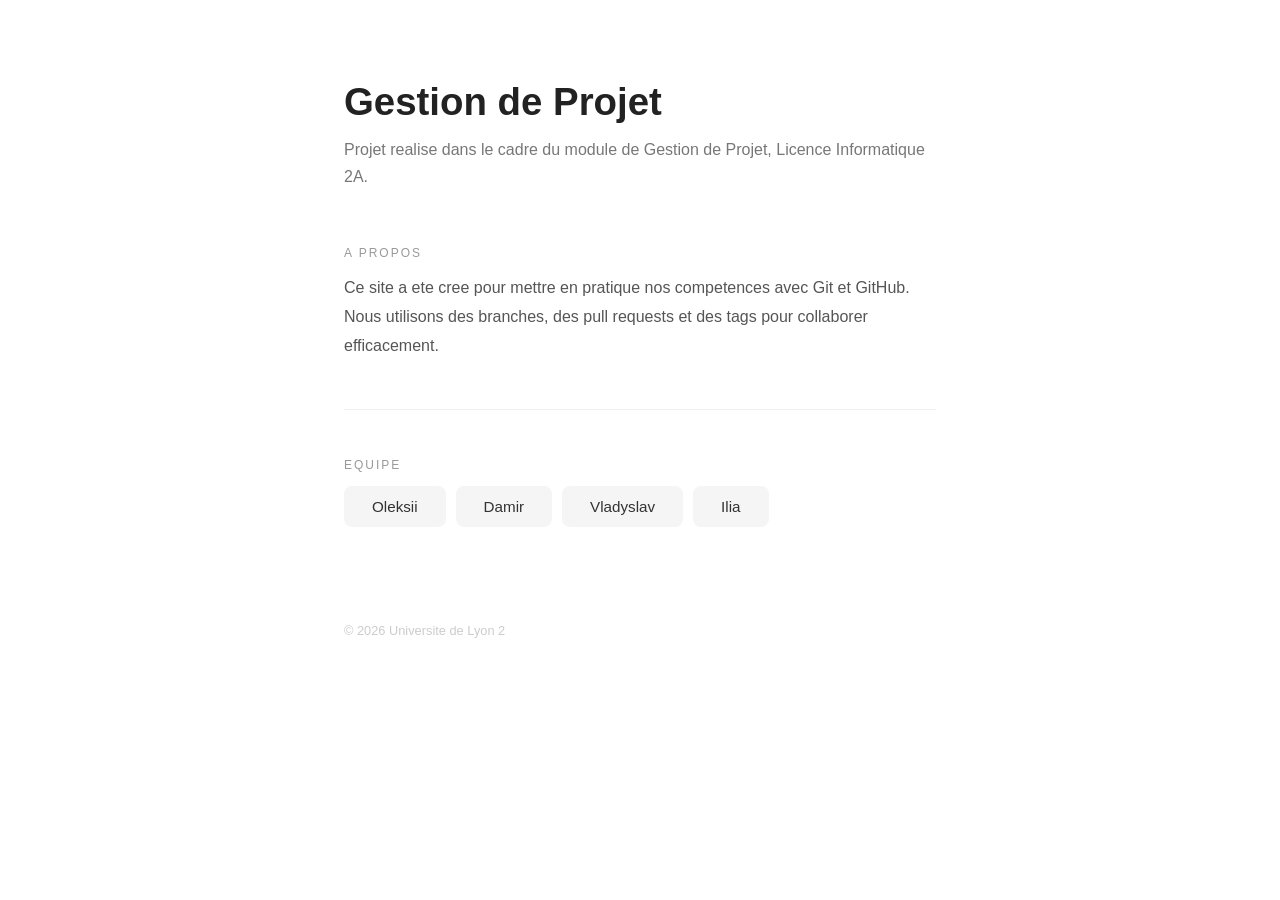
==== index.html @ 65c887b6 "Alignement a gauche, mise en page moderne" ====
<!DOCTYPE html>
<html lang="fr">
<head>
    <meta charset="UTF-8">
    <meta name="viewport" content="width=device-width, initial-scale=1.0">
    <title>Projet Web - Gestion de projet</title>
    <style>
        * {
            margin: 0;
            padding: 0;
            box-sizing: border-box;
        }

        body {
            font-family: -apple-system, BlinkMacSystemFont, 'Segoe UI', Roboto, Helvetica, Arial, sans-serif;
            background: #fff;
            color: #222;
            min-height: 100vh;
        }

        .container {
            max-width: 640px;
            margin: 0 auto;
            padding: 80px 24px;
        }

        header {
            margin-bottom: 56px;
        }

        header h1 {
            font-size: 2.4em;
            font-weight: 600;
            margin-bottom: 12px;
        }

        header p {
            font-size: 1em;
            color: #777;
            line-height: 1.7;
        }

        section {
            margin-bottom: 48px;
        }

        section h2 {
            font-size: 0.75em;
            font-weight: 500;
            text-transform: uppercase;
            letter-spacing: 2px;
            color: #999;
            margin-bottom: 14px;
        }

        .intro p {
            font-size: 1em;
            line-height: 1.8;
            color: #555;
        }

        hr {
            border: none;
            height: 1px;
            background: #eee;
            margin: 48px 0;
        }

        .equipe ul {
            list-style: none;
            display: flex;
            flex-wrap: wrap;
            gap: 10px;
        }

        .equipe li {
            background: #f5f5f5;
            padding: 12px 28px;
            border-radius: 8px;
            font-size: 0.95em;
            font-weight: 500;
            color: #333;
            transition: background 0.2s, color 0.2s;
        }

        .equipe li:hover {
            background: #222;
            color: #fff;
        }

        footer {
            padding: 48px 0 0;
            font-size: 0.8em;
            color: #ccc;
        }

        @media (max-width: 480px) {
            .container {
                padding: 48px 20px;
            }
            header h1 {
                font-size: 1.8em;
            }
        }
    </style>
</head>
<body>
    <div class="container">
        <header>
            <h1>Gestion de Projet</h1>
            <p>Projet realise dans le cadre du module de Gestion de Projet, Licence Informatique 2A.</p>
        </header>

        <main>
            <section class="intro">
                <h2>A propos</h2>
                <p>Ce site a ete cree pour mettre en pratique nos competences avec Git et GitHub. Nous utilisons des branches, des pull requests et des tags pour collaborer efficacement.</p>
            </section>

            <hr>

            <section class="equipe">
                <h2>Equipe</h2>
                <ul>
                    <li>Oleksii</li>
                    <li>Damir</li>
                    <li>Vladyslav</li>
                    <li>Ilia</li>
                </ul>
            </section>
        </main>

        <footer>
            <p>&copy; 2026 Universite de Lyon 2</p>
        </footer>
    </div>
</body>
</html>
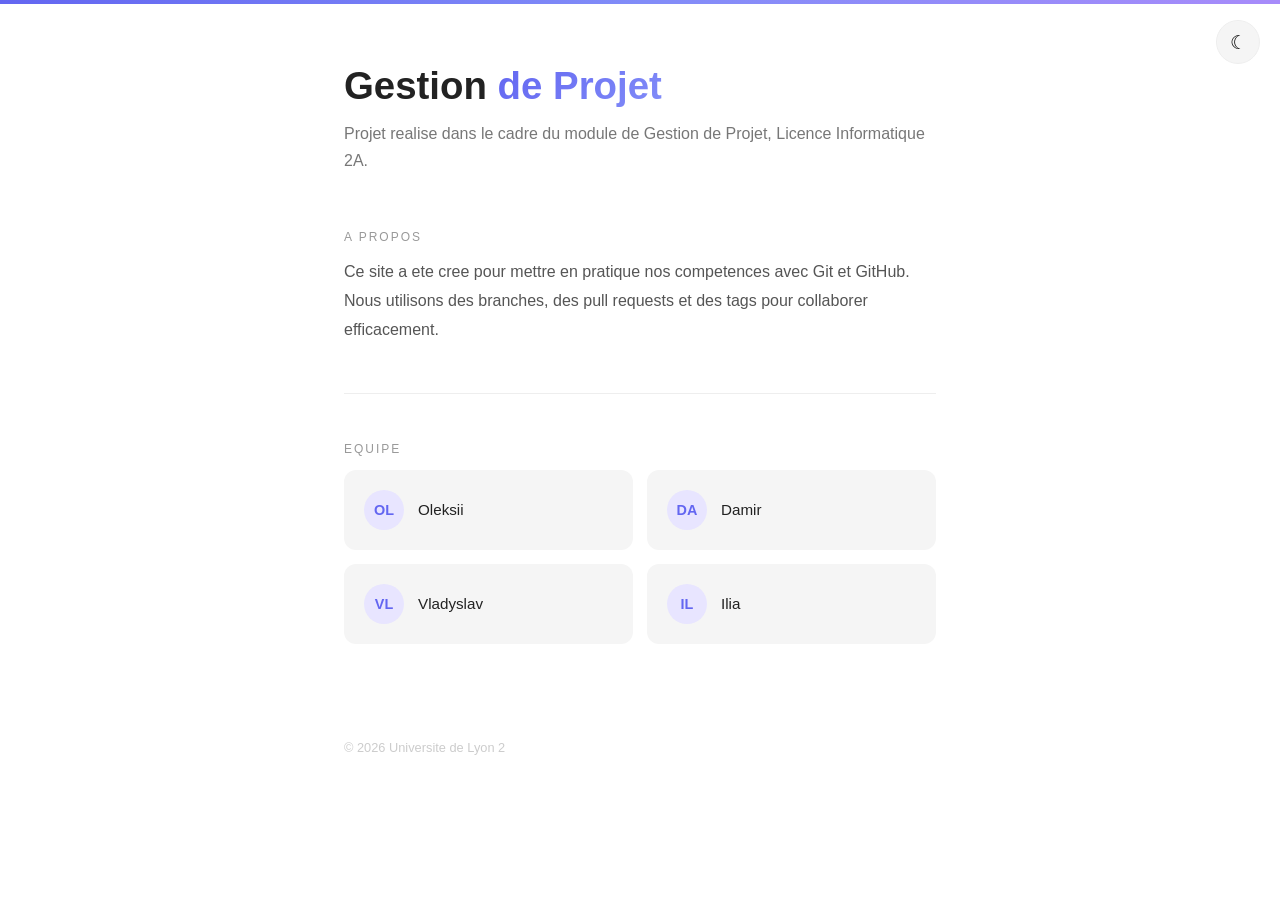
==== commit 184d7df9: "Accent color, avatars, animations, dark mode toggle" ====
--- a/index.html
+++ b/index.html
@@ -5,6 +5,38 @@
     <meta name="viewport" content="width=device-width, initial-scale=1.0">
     <title>Projet Web - Gestion de projet</title>
     <style>
+        :root {
+            --bg: #fff;
+            --text: #222;
+            --text-light: #777;
+            --text-mid: #555;
+            --card-bg: #f5f5f5;
+            --card-hover: #222;
+            --card-hover-text: #fff;
+            --border: #eee;
+            --accent: #6366f1;
+            --accent-light: #818cf8;
+            --label: #999;
+            --footer: #ccc;
+            --avatar-bg: #e8e5ff;
+            --avatar-text: #6366f1;
+        }
+
+        [data-theme="dark"] {
+            --bg: #111;
+            --text: #eee;
+            --text-light: #888;
+            --text-mid: #aaa;
+            --card-bg: #1e1e1e;
+            --card-hover: #6366f1;
+            --card-hover-text: #fff;
+            --border: #2a2a2a;
+            --label: #666;
+            --footer: #444;
+            --avatar-bg: #2a2552;
+            --avatar-text: #818cf8;
+        }
+
         * {
             margin: 0;
             padding: 0;
@@ -13,17 +45,47 @@
 
         body {
             font-family: -apple-system, BlinkMacSystemFont, 'Segoe UI', Roboto, Helvetica, Arial, sans-serif;
-            background: #fff;
-            color: #222;
+            background: var(--bg);
+            color: var(--text);
             min-height: 100vh;
+            transition: background 0.3s, color 0.3s;
+        }
+
+        .accent-bar {
+            height: 4px;
+            background: linear-gradient(90deg, var(--accent), var(--accent-light), #a78bfa);
         }
 
         .container {
             max-width: 640px;
             margin: 0 auto;
-            padding: 80px 24px;
-        }
-
+            padding: 60px 24px;
+        }
+
+        /* Theme toggle */
+        .theme-toggle {
+            position: fixed;
+            top: 20px;
+            right: 20px;
+            width: 44px;
+            height: 44px;
+            border-radius: 50%;
+            border: 1px solid var(--border);
+            background: var(--card-bg);
+            cursor: pointer;
+            font-size: 1.2em;
+            display: flex;
+            align-items: center;
+            justify-content: center;
+            transition: all 0.3s;
+            z-index: 10;
+        }
+
+        .theme-toggle:hover {
+            transform: scale(1.1);
+        }
+
+        /* Header */
         header {
             margin-bottom: 56px;
         }
@@ -34,12 +96,20 @@
             margin-bottom: 12px;
         }
 
+        header h1 span {
+            background: linear-gradient(135deg, var(--accent), var(--accent-light));
+            -webkit-background-clip: text;
+            -webkit-text-fill-color: transparent;
+            background-clip: text;
+        }
+
         header p {
             font-size: 1em;
-            color: #777;
+            color: var(--text-light);
             line-height: 1.7;
         }
 
+        /* Sections */
         section {
             margin-bottom: 48px;
         }
@@ -49,49 +119,112 @@
             font-weight: 500;
             text-transform: uppercase;
             letter-spacing: 2px;
-            color: #999;
+            color: var(--label);
             margin-bottom: 14px;
         }
 
         .intro p {
             font-size: 1em;
             line-height: 1.8;
-            color: #555;
+            color: var(--text-mid);
         }
 
         hr {
             border: none;
             height: 1px;
-            background: #eee;
+            background: var(--border);
             margin: 48px 0;
         }
 
+        /* Team cards */
         .equipe ul {
             list-style: none;
+            display: grid;
+            grid-template-columns: 1fr 1fr;
+            gap: 14px;
+        }
+
+        .equipe li {
+            background: var(--card-bg);
+            padding: 20px;
+            border-radius: 12px;
             display: flex;
-            flex-wrap: wrap;
-            gap: 10px;
-        }
-
-        .equipe li {
-            background: #f5f5f5;
-            padding: 12px 28px;
-            border-radius: 8px;
+            align-items: center;
+            gap: 14px;
+            transition: all 0.3s;
+        }
+
+        .equipe li:hover {
+            background: var(--card-hover);
+            color: var(--card-hover-text);
+            transform: translateY(-2px);
+        }
+
+        .equipe li:hover .avatar {
+            background: rgba(255, 255, 255, 0.2);
+            color: #fff;
+        }
+
+        .avatar {
+            width: 40px;
+            height: 40px;
+            border-radius: 50%;
+            background: var(--avatar-bg);
+            color: var(--avatar-text);
+            display: flex;
+            align-items: center;
+            justify-content: center;
+            font-weight: 600;
+            font-size: 0.9em;
+            flex-shrink: 0;
+            transition: all 0.3s;
+        }
+
+        .name {
+            font-weight: 500;
             font-size: 0.95em;
-            font-weight: 500;
-            color: #333;
-            transition: background 0.2s, color 0.2s;
-        }
-
-        .equipe li:hover {
-            background: #222;
-            color: #fff;
-        }
-
+        }
+
+        /* Footer */
         footer {
             padding: 48px 0 0;
             font-size: 0.8em;
-            color: #ccc;
+            color: var(--footer);
+        }
+
+        /* Animations */
+        .fade-up {
+            opacity: 0;
+            transform: translateY(20px);
+            animation: fadeUp 0.6s ease forwards;
+        }
+
+        .fade-up:nth-child(1) { animation-delay: 0.1s; }
+        .fade-up:nth-child(2) { animation-delay: 0.2s; }
+        .fade-up:nth-child(3) { animation-delay: 0.3s; }
+        .fade-up:nth-child(4) { animation-delay: 0.4s; }
+
+        .fade-in {
+            opacity: 0;
+            animation: fadeIn 0.8s ease forwards;
+        }
+
+        .fade-in-delay {
+            opacity: 0;
+            animation: fadeIn 0.8s ease 0.3s forwards;
+        }
+
+        @keyframes fadeUp {
+            to {
+                opacity: 1;
+                transform: translateY(0);
+            }
+        }
+
+        @keyframes fadeIn {
+            to {
+                opacity: 1;
+            }
         }
 
         @media (max-width: 480px) {
@@ -101,38 +234,80 @@
             header h1 {
                 font-size: 1.8em;
             }
+            .equipe ul {
+                grid-template-columns: 1fr;
+            }
         }
     </style>
 </head>
 <body>
+    <div class="accent-bar"></div>
+
+    <button class="theme-toggle" onclick="toggleTheme()" aria-label="Toggle theme">
+        <span id="theme-icon">&#9790;</span>
+    </button>
+
     <div class="container">
-        <header>
-            <h1>Gestion de Projet</h1>
+        <header class="fade-in">
+            <h1>Gestion <span>de Projet</span></h1>
             <p>Projet realise dans le cadre du module de Gestion de Projet, Licence Informatique 2A.</p>
         </header>
 
         <main>
-            <section class="intro">
+            <section class="intro fade-in-delay">
                 <h2>A propos</h2>
                 <p>Ce site a ete cree pour mettre en pratique nos competences avec Git et GitHub. Nous utilisons des branches, des pull requests et des tags pour collaborer efficacement.</p>
             </section>
 
-            <hr>
+            <hr class="fade-in-delay">
 
             <section class="equipe">
-                <h2>Equipe</h2>
+                <h2 class="fade-in-delay">Equipe</h2>
                 <ul>
-                    <li>Oleksii</li>
-                    <li>Damir</li>
-                    <li>Vladyslav</li>
-                    <li>Ilia</li>
+                    <li class="fade-up">
+                        <div class="avatar">OL</div>
+                        <span class="name">Oleksii</span>
+                    </li>
+                    <li class="fade-up">
+                        <div class="avatar">DA</div>
+                        <span class="name">Damir</span>
+                    </li>
+                    <li class="fade-up">
+                        <div class="avatar">VL</div>
+                        <span class="name">Vladyslav</span>
+                    </li>
+                    <li class="fade-up">
+                        <div class="avatar">IL</div>
+                        <span class="name">Ilia</span>
+                    </li>
                 </ul>
             </section>
         </main>
 
-        <footer>
+        <footer class="fade-in-delay">
             <p>&copy; 2026 Universite de Lyon 2</p>
         </footer>
     </div>
+
+    <script>
+        function toggleTheme() {
+            const html = document.documentElement;
+            const icon = document.getElementById('theme-icon');
+            if (html.getAttribute('data-theme') === 'dark') {
+                html.removeAttribute('data-theme');
+                icon.innerHTML = '&#9790;';
+                localStorage.setItem('theme', 'light');
+            } else {
+                html.setAttribute('data-theme', 'dark');
+                icon.innerHTML = '&#9728;';
+                localStorage.setItem('theme', 'dark');
+            }
+        }
+
+        if (localStorage.getItem('theme') === 'dark') {
+            document.documentElement.setAttribute('data-theme', 'dark');
+            document.getElementById('theme-icon').innerHTML = '&#9728;';
+        }
+    </script>
 </body>
 </html>
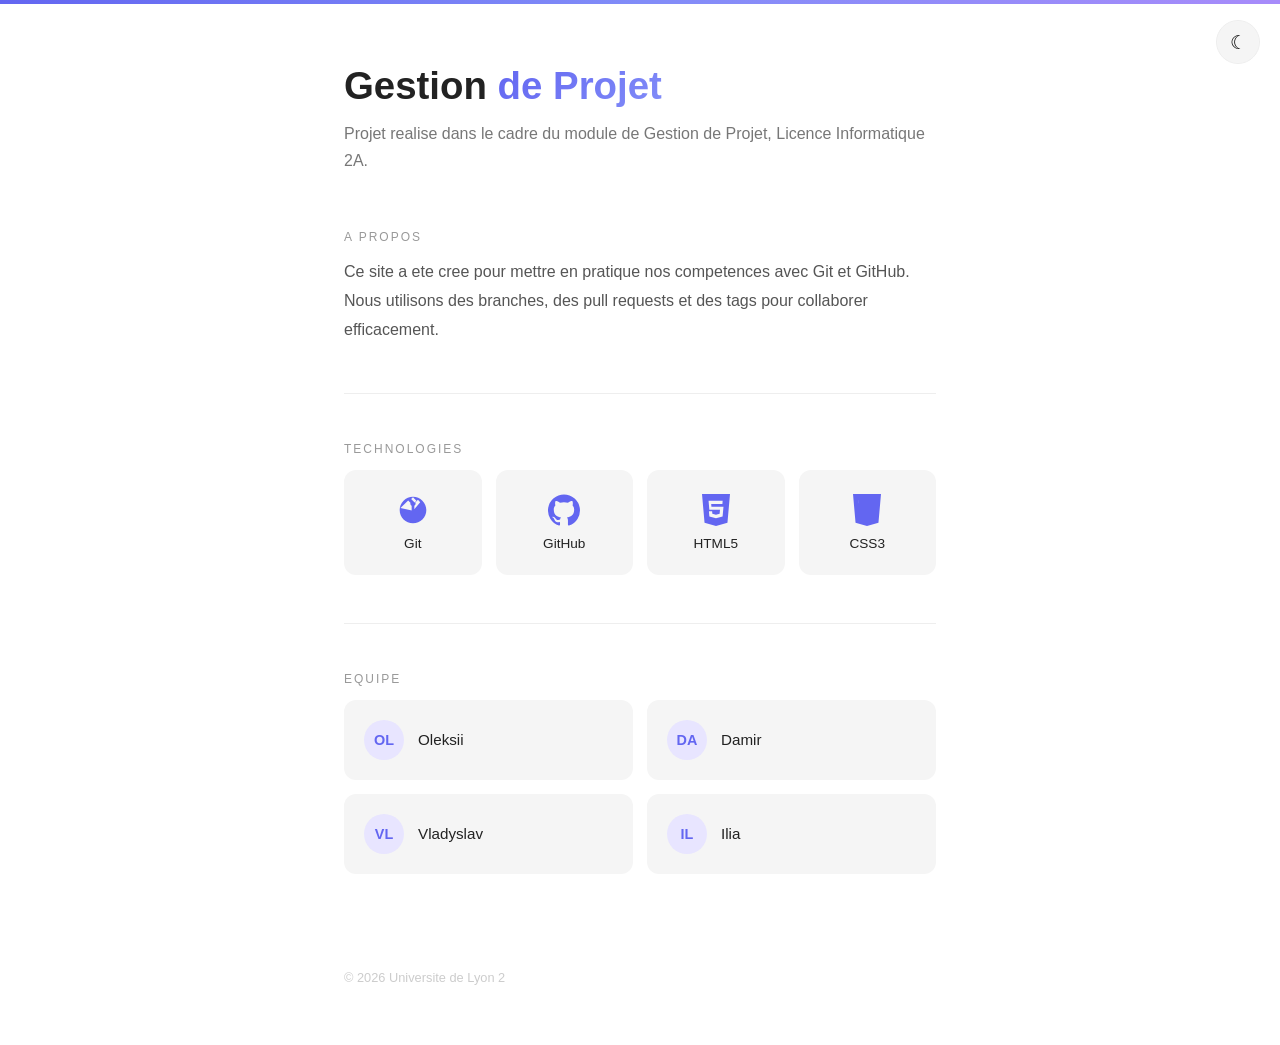
==== commit 443931db: "Ajout section Technologies avec icones SVG" ====
--- a/index.html
+++ b/index.html
@@ -185,6 +185,46 @@
             font-size: 0.95em;
         }
 
+        /* Tech grid */
+        .tech-grid {
+            display: grid;
+            grid-template-columns: repeat(4, 1fr);
+            gap: 14px;
+        }
+
+        .tech-item {
+            background: var(--card-bg);
+            padding: 24px 16px;
+            border-radius: 12px;
+            display: flex;
+            flex-direction: column;
+            align-items: center;
+            gap: 10px;
+            transition: all 0.3s;
+        }
+
+        .tech-item:hover {
+            background: var(--card-hover);
+            color: var(--card-hover-text);
+            transform: translateY(-2px);
+        }
+
+        .tech-item svg {
+            width: 32px;
+            height: 32px;
+            color: var(--accent);
+            transition: color 0.3s;
+        }
+
+        .tech-item:hover svg {
+            color: var(--card-hover-text);
+        }
+
+        .tech-item span {
+            font-size: 0.85em;
+            font-weight: 500;
+        }
+
         /* Footer */
         footer {
             padding: 48px 0 0;
@@ -237,6 +277,9 @@
             .equipe ul {
                 grid-template-columns: 1fr;
             }
+            .tech-grid {
+                grid-template-columns: 1fr 1fr;
+            }
         }
     </style>
 </head>
@@ -257,6 +300,30 @@
             <section class="intro fade-in-delay">
                 <h2>A propos</h2>
                 <p>Ce site a ete cree pour mettre en pratique nos competences avec Git et GitHub. Nous utilisons des branches, des pull requests et des tags pour collaborer efficacement.</p>
+            </section>
+
+            <hr class="fade-in-delay">
+
+            <section class="tech">
+                <h2 class="fade-in-delay">Technologies</h2>
+                <div class="tech-grid">
+                    <div class="tech-item fade-up">
+                        <svg viewBox="0 0 24 24" fill="currentColor"><path d="M2.6 10.59L8.38 4.8l1.69 1.7c-.24.85.15 1.78.93 2.23v5.54a1.5 1.5 0 1 0 2 0v-5.54a1.5 1.5 0 0 0 .68-2.28l2.04-2.05 1.69 1.7L12 12.51l-9.4-1.92zm9.4-8.09l2.58 2.58-1.39 1.34-2.58-2.58 1.39-1.34zM12 2C6.48 2 2 6.48 2 12s4.48 10 10 10 10-4.48 10-10S17.52 2 12 2z"/></svg>
+                        <span>Git</span>
+                    </div>
+                    <div class="tech-item fade-up">
+                        <svg viewBox="0 0 24 24" fill="currentColor"><path d="M12 .3a12 12 0 0 0-3.8 23.38c.6.12.83-.26.83-.57L9 21.07c-3.34.72-4.04-1.61-4.04-1.61-.55-1.39-1.34-1.76-1.34-1.76-1.08-.74.08-.73.08-.73 1.2.09 1.84 1.24 1.84 1.24 1.07 1.83 2.81 1.3 3.5 1 .1-.78.42-1.3.76-1.6-2.67-.3-5.47-1.33-5.47-5.93 0-1.31.47-2.38 1.24-3.22-.14-.3-.54-1.52.1-3.18 0 0 1-.32 3.3 1.23a11.5 11.5 0 0 1 6.02 0c2.28-1.55 3.29-1.23 3.29-1.23.64 1.66.24 2.88.12 3.18a4.65 4.65 0 0 1 1.23 3.22c0 4.61-2.8 5.63-5.48 5.92.42.36.81 1.1.81 2.22l-.01 3.29c0 .31.2.69.82.57A12 12 0 0 0 12 .3"/></svg>
+                        <span>GitHub</span>
+                    </div>
+                    <div class="tech-item fade-up">
+                        <svg viewBox="0 0 24 24" fill="currentColor"><path d="M1.5 0h21l-1.91 21.56L11.99 24l-8.59-2.44L1.5 0zm7.09 9.87L8.4 7.49h8.4l.19-2.38H6.42l.58 6.76h7.98l-.25 2.97-2.74.74-2.73-.74-.18-1.95H6.7l.33 3.91 4.96 1.38 4.96-1.38.66-7.31H8.59z"/></svg>
+                        <span>HTML5</span>
+                    </div>
+                    <div class="tech-item fade-up">
+                        <svg viewBox="0 0 24 24" fill="currentColor"><path d="M1.5 0h21l-1.91 21.56L11.99 24l-8.59-2.44L1.5 0zm17.09 4.49H5.65l.17 2.38h11.39l-.58 6.49-4.64 1.24-4.63-1.24-.32-3.51h2.35l.16 1.78 2.44.66 2.44-.66.26-2.87H6.02l-.52-6.65h13.61l-.52 2.38z"/></svg>
+                        <span>CSS3</span>
+                    </div>
+                </div>
             </section>
 
             <hr class="fade-in-delay">
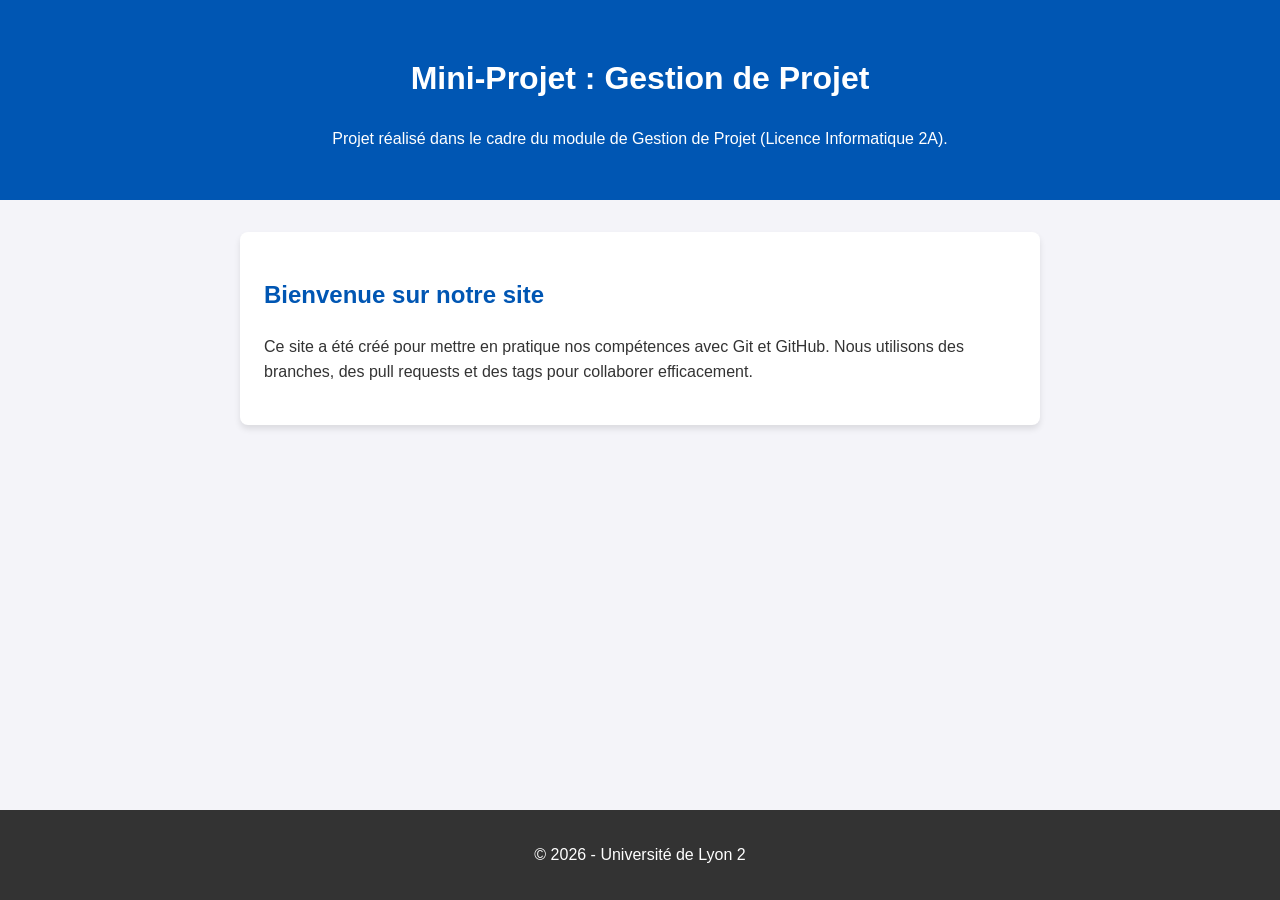
==== commit 9047b273: "Merge pull request #2 from holdindamir-it/styles styles added" ====
--- a/index.html
+++ b/index.html
@@ -4,377 +4,24 @@
     <meta charset="UTF-8">
     <meta name="viewport" content="width=device-width, initial-scale=1.0">
     <title>Projet Web - Gestion de projet</title>
-    <style>
-        :root {
-            --bg: #fff;
-            --text: #222;
-            --text-light: #777;
-            --text-mid: #555;
-            --card-bg: #f5f5f5;
-            --card-hover: #222;
-            --card-hover-text: #fff;
-            --border: #eee;
-            --accent: #6366f1;
-            --accent-light: #818cf8;
-            --label: #999;
-            --footer: #ccc;
-            --avatar-bg: #e8e5ff;
-            --avatar-text: #6366f1;
-        }
+    <link rel="stylesheet" href="styles.css">
+    </head>
+<body>
+    <header>
+        <h1>Mini-Projet : Gestion de Projet</h1>
+        <p>Projet réalisé dans le cadre du module de Gestion de Projet (Licence Informatique 2A).</p>
+    </header>
 
-        [data-theme="dark"] {
-            --bg: #111;
-            --text: #eee;
-            --text-light: #888;
-            --text-mid: #aaa;
-            --card-bg: #1e1e1e;
-            --card-hover: #6366f1;
-            --card-hover-text: #fff;
-            --border: #2a2a2a;
-            --label: #666;
-            --footer: #444;
-            --avatar-bg: #2a2552;
-            --avatar-text: #818cf8;
-        }
+    <main>
+        <section class="intro">
+            <h2>Bienvenue sur notre site</h2>
+            <p>Ce site a été créé pour mettre en pratique nos compétences avec Git et GitHub. Nous utilisons des branches, des pull requests et des tags pour collaborer efficacement.</p>
+        </section>
 
-        * {
-            margin: 0;
-            padding: 0;
-            box-sizing: border-box;
-        }
-
-        body {
-            font-family: -apple-system, BlinkMacSystemFont, 'Segoe UI', Roboto, Helvetica, Arial, sans-serif;
-            background: var(--bg);
-            color: var(--text);
-            min-height: 100vh;
-            transition: background 0.3s, color 0.3s;
-        }
-
-        .accent-bar {
-            height: 4px;
-            background: linear-gradient(90deg, var(--accent), var(--accent-light), #a78bfa);
-        }
-
-        .container {
-            max-width: 640px;
-            margin: 0 auto;
-            padding: 60px 24px;
-        }
-
-        /* Theme toggle */
-        .theme-toggle {
-            position: fixed;
-            top: 20px;
-            right: 20px;
-            width: 44px;
-            height: 44px;
-            border-radius: 50%;
-            border: 1px solid var(--border);
-            background: var(--card-bg);
-            cursor: pointer;
-            font-size: 1.2em;
-            display: flex;
-            align-items: center;
-            justify-content: center;
-            transition: all 0.3s;
-            z-index: 10;
-        }
-
-        .theme-toggle:hover {
-            transform: scale(1.1);
-        }
-
-        /* Header */
-        header {
-            margin-bottom: 56px;
-        }
-
-        header h1 {
-            font-size: 2.4em;
-            font-weight: 600;
-            margin-bottom: 12px;
-        }
-
-        header h1 span {
-            background: linear-gradient(135deg, var(--accent), var(--accent-light));
-            -webkit-background-clip: text;
-            -webkit-text-fill-color: transparent;
-            background-clip: text;
-        }
-
-        header p {
-            font-size: 1em;
-            color: var(--text-light);
-            line-height: 1.7;
-        }
-
-        /* Sections */
-        section {
-            margin-bottom: 48px;
-        }
-
-        section h2 {
-            font-size: 0.75em;
-            font-weight: 500;
-            text-transform: uppercase;
-            letter-spacing: 2px;
-            color: var(--label);
-            margin-bottom: 14px;
-        }
-
-        .intro p {
-            font-size: 1em;
-            line-height: 1.8;
-            color: var(--text-mid);
-        }
-
-        hr {
-            border: none;
-            height: 1px;
-            background: var(--border);
-            margin: 48px 0;
-        }
-
-        /* Team cards */
-        .equipe ul {
-            list-style: none;
-            display: grid;
-            grid-template-columns: 1fr 1fr;
-            gap: 14px;
-        }
-
-        .equipe li {
-            background: var(--card-bg);
-            padding: 20px;
-            border-radius: 12px;
-            display: flex;
-            align-items: center;
-            gap: 14px;
-            transition: all 0.3s;
-        }
-
-        .equipe li:hover {
-            background: var(--card-hover);
-            color: var(--card-hover-text);
-            transform: translateY(-2px);
-        }
-
-        .equipe li:hover .avatar {
-            background: rgba(255, 255, 255, 0.2);
-            color: #fff;
-        }
-
-        .avatar {
-            width: 40px;
-            height: 40px;
-            border-radius: 50%;
-            background: var(--avatar-bg);
-            color: var(--avatar-text);
-            display: flex;
-            align-items: center;
-            justify-content: center;
-            font-weight: 600;
-            font-size: 0.9em;
-            flex-shrink: 0;
-            transition: all 0.3s;
-        }
-
-        .name {
-            font-weight: 500;
-            font-size: 0.95em;
-        }
-
-        /* Tech grid */
-        .tech-grid {
-            display: grid;
-            grid-template-columns: repeat(4, 1fr);
-            gap: 14px;
-        }
-
-        .tech-item {
-            background: var(--card-bg);
-            padding: 24px 16px;
-            border-radius: 12px;
-            display: flex;
-            flex-direction: column;
-            align-items: center;
-            gap: 10px;
-            transition: all 0.3s;
-        }
-
-        .tech-item:hover {
-            background: var(--card-hover);
-            color: var(--card-hover-text);
-            transform: translateY(-2px);
-        }
-
-        .tech-item svg {
-            width: 32px;
-            height: 32px;
-            color: var(--accent);
-            transition: color 0.3s;
-        }
-
-        .tech-item:hover svg {
-            color: var(--card-hover-text);
-        }
-
-        .tech-item span {
-            font-size: 0.85em;
-            font-weight: 500;
-        }
-
-        /* Footer */
-        footer {
-            padding: 48px 0 0;
-            font-size: 0.8em;
-            color: var(--footer);
-        }
-
-        /* Animations */
-        .fade-up {
-            opacity: 0;
-            transform: translateY(20px);
-            animation: fadeUp 0.6s ease forwards;
-        }
-
-        .fade-up:nth-child(1) { animation-delay: 0.1s; }
-        .fade-up:nth-child(2) { animation-delay: 0.2s; }
-        .fade-up:nth-child(3) { animation-delay: 0.3s; }
-        .fade-up:nth-child(4) { animation-delay: 0.4s; }
-
-        .fade-in {
-            opacity: 0;
-            animation: fadeIn 0.8s ease forwards;
-        }
-
-        .fade-in-delay {
-            opacity: 0;
-            animation: fadeIn 0.8s ease 0.3s forwards;
-        }
-
-        @keyframes fadeUp {
-            to {
-                opacity: 1;
-                transform: translateY(0);
-            }
-        }
-
-        @keyframes fadeIn {
-            to {
-                opacity: 1;
-            }
-        }
-
-        @media (max-width: 480px) {
-            .container {
-                padding: 48px 20px;
-            }
-            header h1 {
-                font-size: 1.8em;
-            }
-            .equipe ul {
-                grid-template-columns: 1fr;
-            }
-            .tech-grid {
-                grid-template-columns: 1fr 1fr;
-            }
-        }
-    </style>
-</head>
-<body>
-    <div class="accent-bar"></div>
-
-    <button class="theme-toggle" onclick="toggleTheme()" aria-label="Toggle theme">
-        <span id="theme-icon">&#9790;</span>
-    </button>
-
-    <div class="container">
-        <header class="fade-in">
-            <h1>Gestion <span>de Projet</span></h1>
-            <p>Projet realise dans le cadre du module de Gestion de Projet, Licence Informatique 2A.</p>
-        </header>
-
-        <main>
-            <section class="intro fade-in-delay">
-                <h2>A propos</h2>
-                <p>Ce site a ete cree pour mettre en pratique nos competences avec Git et GitHub. Nous utilisons des branches, des pull requests et des tags pour collaborer efficacement.</p>
-            </section>
-
-            <hr class="fade-in-delay">
-
-            <section class="tech">
-                <h2 class="fade-in-delay">Technologies</h2>
-                <div class="tech-grid">
-                    <div class="tech-item fade-up">
-                        <svg viewBox="0 0 24 24" fill="currentColor"><path d="M2.6 10.59L8.38 4.8l1.69 1.7c-.24.85.15 1.78.93 2.23v5.54a1.5 1.5 0 1 0 2 0v-5.54a1.5 1.5 0 0 0 .68-2.28l2.04-2.05 1.69 1.7L12 12.51l-9.4-1.92zm9.4-8.09l2.58 2.58-1.39 1.34-2.58-2.58 1.39-1.34zM12 2C6.48 2 2 6.48 2 12s4.48 10 10 10 10-4.48 10-10S17.52 2 12 2z"/></svg>
-                        <span>Git</span>
-                    </div>
-                    <div class="tech-item fade-up">
-                        <svg viewBox="0 0 24 24" fill="currentColor"><path d="M12 .3a12 12 0 0 0-3.8 23.38c.6.12.83-.26.83-.57L9 21.07c-3.34.72-4.04-1.61-4.04-1.61-.55-1.39-1.34-1.76-1.34-1.76-1.08-.74.08-.73.08-.73 1.2.09 1.84 1.24 1.84 1.24 1.07 1.83 2.81 1.3 3.5 1 .1-.78.42-1.3.76-1.6-2.67-.3-5.47-1.33-5.47-5.93 0-1.31.47-2.38 1.24-3.22-.14-.3-.54-1.52.1-3.18 0 0 1-.32 3.3 1.23a11.5 11.5 0 0 1 6.02 0c2.28-1.55 3.29-1.23 3.29-1.23.64 1.66.24 2.88.12 3.18a4.65 4.65 0 0 1 1.23 3.22c0 4.61-2.8 5.63-5.48 5.92.42.36.81 1.1.81 2.22l-.01 3.29c0 .31.2.69.82.57A12 12 0 0 0 12 .3"/></svg>
-                        <span>GitHub</span>
-                    </div>
-                    <div class="tech-item fade-up">
-                        <svg viewBox="0 0 24 24" fill="currentColor"><path d="M1.5 0h21l-1.91 21.56L11.99 24l-8.59-2.44L1.5 0zm7.09 9.87L8.4 7.49h8.4l.19-2.38H6.42l.58 6.76h7.98l-.25 2.97-2.74.74-2.73-.74-.18-1.95H6.7l.33 3.91 4.96 1.38 4.96-1.38.66-7.31H8.59z"/></svg>
-                        <span>HTML5</span>
-                    </div>
-                    <div class="tech-item fade-up">
-                        <svg viewBox="0 0 24 24" fill="currentColor"><path d="M1.5 0h21l-1.91 21.56L11.99 24l-8.59-2.44L1.5 0zm17.09 4.49H5.65l.17 2.38h11.39l-.58 6.49-4.64 1.24-4.63-1.24-.32-3.51h2.35l.16 1.78 2.44.66 2.44-.66.26-2.87H6.02l-.52-6.65h13.61l-.52 2.38z"/></svg>
-                        <span>CSS3</span>
-                    </div>
-                </div>
-            </section>
-
-            <hr class="fade-in-delay">
-
-            <section class="equipe">
-                <h2 class="fade-in-delay">Equipe</h2>
-                <ul>
-                    <li class="fade-up">
-                        <div class="avatar">OL</div>
-                        <span class="name">Oleksii</span>
-                    </li>
-                    <li class="fade-up">
-                        <div class="avatar">DA</div>
-                        <span class="name">Damir</span>
-                    </li>
-                    <li class="fade-up">
-                        <div class="avatar">VL</div>
-                        <span class="name">Vladyslav</span>
-                    </li>
-                    <li class="fade-up">
-                        <div class="avatar">IL</div>
-                        <span class="name">Ilia</span>
-                    </li>
-                </ul>
-            </section>
         </main>
 
-        <footer class="fade-in-delay">
-            <p>&copy; 2026 Universite de Lyon 2</p>
-        </footer>
-    </div>
-
-    <script>
-        function toggleTheme() {
-            const html = document.documentElement;
-            const icon = document.getElementById('theme-icon');
-            if (html.getAttribute('data-theme') === 'dark') {
-                html.removeAttribute('data-theme');
-                icon.innerHTML = '&#9790;';
-                localStorage.setItem('theme', 'light');
-            } else {
-                html.setAttribute('data-theme', 'dark');
-                icon.innerHTML = '&#9728;';
-                localStorage.setItem('theme', 'dark');
-            }
-        }
-
-        if (localStorage.getItem('theme') === 'dark') {
-            document.documentElement.setAttribute('data-theme', 'dark');
-            document.getElementById('theme-icon').innerHTML = '&#9728;';
-        }
-    </script>
+    <footer>
+        <p>&copy; 2026 - Université de Lyon 2</p>
+    </footer>
 </body>
-</html>
+</html>
--- a/styles.css
+++ b/styles.css
@@ -0,0 +1,48 @@
+body {
+    font-family: 'Segoe UI', Tahoma, Geneva, Verdana, sans-serif;
+    line-height: 1.6;
+    margin: 0;
+    padding: 0;
+    background-color: #f4f4f9;
+    color: #333;
+}
+
+header {
+    background-color: #0056b3;
+    color: #fff;
+    padding: 2rem 0;
+    text-align: center;
+}
+
+main {
+    padding: 2rem;
+    max-width: 800px;
+    margin: 0 auto;
+}
+
+.intro, .equipe {
+    background: #fff;
+    padding: 1.5rem;
+    margin-bottom: 2rem;
+    border-radius: 8px;
+    box-shadow: 0 4px 6px rgba(0,0,0,0.1);
+}
+
+h2 {
+    color: #0056b3;
+}
+
+ul {
+    list-style-type: square;
+    padding-left: 20px;
+}
+
+footer {
+    text-align: center;
+    padding: 1rem 0;
+    background-color: #333;
+    color: #fff;
+    position: fixed;
+    bottom: 0;
+    width: 100%;
+}
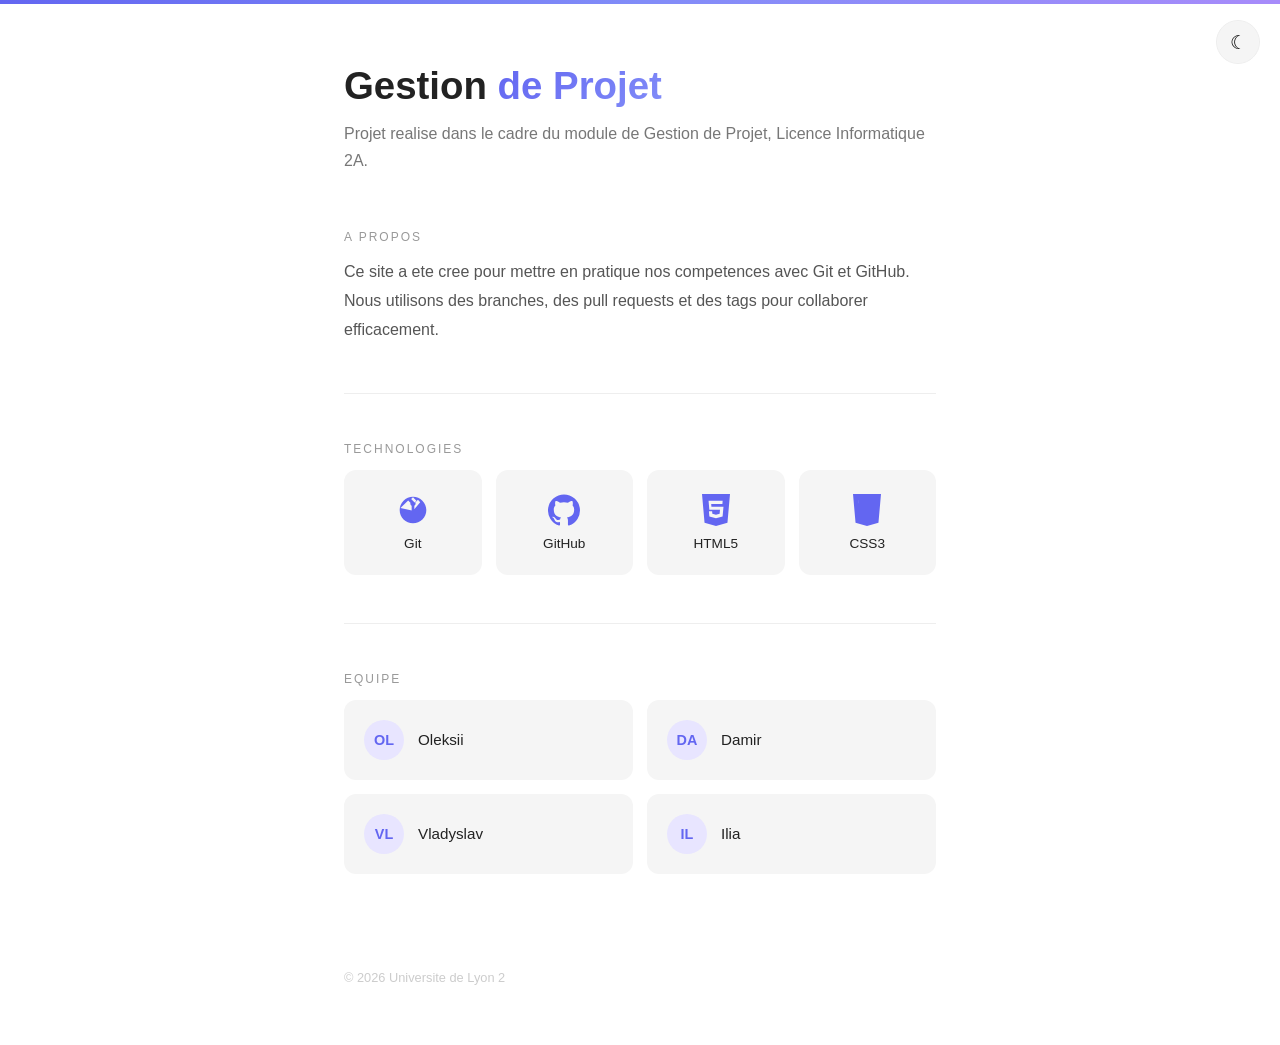
==== commit db396110: "Merge pull request #3 from holdindamir-it/vlad-content Влад хуесос" ====
--- a/index.html
+++ b/index.html
@@ -4,24 +4,377 @@
     <meta charset="UTF-8">
     <meta name="viewport" content="width=device-width, initial-scale=1.0">
     <title>Projet Web - Gestion de projet</title>
-    <link rel="stylesheet" href="styles.css">
-    </head>
+    <style>
+        :root {
+            --bg: #fff;
+            --text: #222;
+            --text-light: #777;
+            --text-mid: #555;
+            --card-bg: #f5f5f5;
+            --card-hover: #222;
+            --card-hover-text: #fff;
+            --border: #eee;
+            --accent: #6366f1;
+            --accent-light: #818cf8;
+            --label: #999;
+            --footer: #ccc;
+            --avatar-bg: #e8e5ff;
+            --avatar-text: #6366f1;
+        }
+
+        [data-theme="dark"] {
+            --bg: #111;
+            --text: #eee;
+            --text-light: #888;
+            --text-mid: #aaa;
+            --card-bg: #1e1e1e;
+            --card-hover: #6366f1;
+            --card-hover-text: #fff;
+            --border: #2a2a2a;
+            --label: #666;
+            --footer: #444;
+            --avatar-bg: #2a2552;
+            --avatar-text: #818cf8;
+        }
+
+        * {
+            margin: 0;
+            padding: 0;
+            box-sizing: border-box;
+        }
+
+        body {
+            font-family: -apple-system, BlinkMacSystemFont, 'Segoe UI', Roboto, Helvetica, Arial, sans-serif;
+            background: var(--bg);
+            color: var(--text);
+            min-height: 100vh;
+            transition: background 0.3s, color 0.3s;
+        }
+
+        .accent-bar {
+            height: 4px;
+            background: linear-gradient(90deg, var(--accent), var(--accent-light), #a78bfa);
+        }
+
+        .container {
+            max-width: 640px;
+            margin: 0 auto;
+            padding: 60px 24px;
+        }
+
+        /* Theme toggle */
+        .theme-toggle {
+            position: fixed;
+            top: 20px;
+            right: 20px;
+            width: 44px;
+            height: 44px;
+            border-radius: 50%;
+            border: 1px solid var(--border);
+            background: var(--card-bg);
+            cursor: pointer;
+            font-size: 1.2em;
+            display: flex;
+            align-items: center;
+            justify-content: center;
+            transition: all 0.3s;
+            z-index: 10;
+        }
+
+        .theme-toggle:hover {
+            transform: scale(1.1);
+        }
+
+        /* Header */
+        header {
+            margin-bottom: 56px;
+        }
+
+        header h1 {
+            font-size: 2.4em;
+            font-weight: 600;
+            margin-bottom: 12px;
+        }
+
+        header h1 span {
+            background: linear-gradient(135deg, var(--accent), var(--accent-light));
+            -webkit-background-clip: text;
+            -webkit-text-fill-color: transparent;
+            background-clip: text;
+        }
+
+        header p {
+            font-size: 1em;
+            color: var(--text-light);
+            line-height: 1.7;
+        }
+
+        /* Sections */
+        section {
+            margin-bottom: 48px;
+        }
+
+        section h2 {
+            font-size: 0.75em;
+            font-weight: 500;
+            text-transform: uppercase;
+            letter-spacing: 2px;
+            color: var(--label);
+            margin-bottom: 14px;
+        }
+
+        .intro p {
+            font-size: 1em;
+            line-height: 1.8;
+            color: var(--text-mid);
+        }
+
+        hr {
+            border: none;
+            height: 1px;
+            background: var(--border);
+            margin: 48px 0;
+        }
+
+        /* Team cards */
+        .equipe ul {
+            list-style: none;
+            display: grid;
+            grid-template-columns: 1fr 1fr;
+            gap: 14px;
+        }
+
+        .equipe li {
+            background: var(--card-bg);
+            padding: 20px;
+            border-radius: 12px;
+            display: flex;
+            align-items: center;
+            gap: 14px;
+            transition: all 0.3s;
+        }
+
+        .equipe li:hover {
+            background: var(--card-hover);
+            color: var(--card-hover-text);
+            transform: translateY(-2px);
+        }
+
+        .equipe li:hover .avatar {
+            background: rgba(255, 255, 255, 0.2);
+            color: #fff;
+        }
+
+        .avatar {
+            width: 40px;
+            height: 40px;
+            border-radius: 50%;
+            background: var(--avatar-bg);
+            color: var(--avatar-text);
+            display: flex;
+            align-items: center;
+            justify-content: center;
+            font-weight: 600;
+            font-size: 0.9em;
+            flex-shrink: 0;
+            transition: all 0.3s;
+        }
+
+        .name {
+            font-weight: 500;
+            font-size: 0.95em;
+        }
+
+        /* Tech grid */
+        .tech-grid {
+            display: grid;
+            grid-template-columns: repeat(4, 1fr);
+            gap: 14px;
+        }
+
+        .tech-item {
+            background: var(--card-bg);
+            padding: 24px 16px;
+            border-radius: 12px;
+            display: flex;
+            flex-direction: column;
+            align-items: center;
+            gap: 10px;
+            transition: all 0.3s;
+        }
+
+        .tech-item:hover {
+            background: var(--card-hover);
+            color: var(--card-hover-text);
+            transform: translateY(-2px);
+        }
+
+        .tech-item svg {
+            width: 32px;
+            height: 32px;
+            color: var(--accent);
+            transition: color 0.3s;
+        }
+
+        .tech-item:hover svg {
+            color: var(--card-hover-text);
+        }
+
+        .tech-item span {
+            font-size: 0.85em;
+            font-weight: 500;
+        }
+
+        /* Footer */
+        footer {
+            padding: 48px 0 0;
+            font-size: 0.8em;
+            color: var(--footer);
+        }
+
+        /* Animations */
+        .fade-up {
+            opacity: 0;
+            transform: translateY(20px);
+            animation: fadeUp 0.6s ease forwards;
+        }
+
+        .fade-up:nth-child(1) { animation-delay: 0.1s; }
+        .fade-up:nth-child(2) { animation-delay: 0.2s; }
+        .fade-up:nth-child(3) { animation-delay: 0.3s; }
+        .fade-up:nth-child(4) { animation-delay: 0.4s; }
+
+        .fade-in {
+            opacity: 0;
+            animation: fadeIn 0.8s ease forwards;
+        }
+
+        .fade-in-delay {
+            opacity: 0;
+            animation: fadeIn 0.8s ease 0.3s forwards;
+        }
+
+        @keyframes fadeUp {
+            to {
+                opacity: 1;
+                transform: translateY(0);
+            }
+        }
+
+        @keyframes fadeIn {
+            to {
+                opacity: 1;
+            }
+        }
+
+        @media (max-width: 480px) {
+            .container {
+                padding: 48px 20px;
+            }
+            header h1 {
+                font-size: 1.8em;
+            }
+            .equipe ul {
+                grid-template-columns: 1fr;
+            }
+            .tech-grid {
+                grid-template-columns: 1fr 1fr;
+            }
+        }
+    </style>
+</head>
 <body>
-    <header>
-        <h1>Mini-Projet : Gestion de Projet</h1>
-        <p>Projet réalisé dans le cadre du module de Gestion de Projet (Licence Informatique 2A).</p>
-    </header>
-
-    <main>
-        <section class="intro">
-            <h2>Bienvenue sur notre site</h2>
-            <p>Ce site a été créé pour mettre en pratique nos compétences avec Git et GitHub. Nous utilisons des branches, des pull requests et des tags pour collaborer efficacement.</p>
-        </section>
-
+    <div class="accent-bar"></div>
+
+    <button class="theme-toggle" onclick="toggleTheme()" aria-label="Toggle theme">
+        <span id="theme-icon">&#9790;</span>
+    </button>
+
+    <div class="container">
+        <header class="fade-in">
+            <h1>Gestion <span>de Projet</span></h1>
+            <p>Projet realise dans le cadre du module de Gestion de Projet, Licence Informatique 2A.</p>
+        </header>
+
+        <main>
+            <section class="intro fade-in-delay">
+                <h2>A propos</h2>
+                <p>Ce site a ete cree pour mettre en pratique nos competences avec Git et GitHub. Nous utilisons des branches, des pull requests et des tags pour collaborer efficacement.</p>
+            </section>
+
+            <hr class="fade-in-delay">
+
+            <section class="tech">
+                <h2 class="fade-in-delay">Technologies</h2>
+                <div class="tech-grid">
+                    <div class="tech-item fade-up">
+                        <svg viewBox="0 0 24 24" fill="currentColor"><path d="M2.6 10.59L8.38 4.8l1.69 1.7c-.24.85.15 1.78.93 2.23v5.54a1.5 1.5 0 1 0 2 0v-5.54a1.5 1.5 0 0 0 .68-2.28l2.04-2.05 1.69 1.7L12 12.51l-9.4-1.92zm9.4-8.09l2.58 2.58-1.39 1.34-2.58-2.58 1.39-1.34zM12 2C6.48 2 2 6.48 2 12s4.48 10 10 10 10-4.48 10-10S17.52 2 12 2z"/></svg>
+                        <span>Git</span>
+                    </div>
+                    <div class="tech-item fade-up">
+                        <svg viewBox="0 0 24 24" fill="currentColor"><path d="M12 .3a12 12 0 0 0-3.8 23.38c.6.12.83-.26.83-.57L9 21.07c-3.34.72-4.04-1.61-4.04-1.61-.55-1.39-1.34-1.76-1.34-1.76-1.08-.74.08-.73.08-.73 1.2.09 1.84 1.24 1.84 1.24 1.07 1.83 2.81 1.3 3.5 1 .1-.78.42-1.3.76-1.6-2.67-.3-5.47-1.33-5.47-5.93 0-1.31.47-2.38 1.24-3.22-.14-.3-.54-1.52.1-3.18 0 0 1-.32 3.3 1.23a11.5 11.5 0 0 1 6.02 0c2.28-1.55 3.29-1.23 3.29-1.23.64 1.66.24 2.88.12 3.18a4.65 4.65 0 0 1 1.23 3.22c0 4.61-2.8 5.63-5.48 5.92.42.36.81 1.1.81 2.22l-.01 3.29c0 .31.2.69.82.57A12 12 0 0 0 12 .3"/></svg>
+                        <span>GitHub</span>
+                    </div>
+                    <div class="tech-item fade-up">
+                        <svg viewBox="0 0 24 24" fill="currentColor"><path d="M1.5 0h21l-1.91 21.56L11.99 24l-8.59-2.44L1.5 0zm7.09 9.87L8.4 7.49h8.4l.19-2.38H6.42l.58 6.76h7.98l-.25 2.97-2.74.74-2.73-.74-.18-1.95H6.7l.33 3.91 4.96 1.38 4.96-1.38.66-7.31H8.59z"/></svg>
+                        <span>HTML5</span>
+                    </div>
+                    <div class="tech-item fade-up">
+                        <svg viewBox="0 0 24 24" fill="currentColor"><path d="M1.5 0h21l-1.91 21.56L11.99 24l-8.59-2.44L1.5 0zm17.09 4.49H5.65l.17 2.38h11.39l-.58 6.49-4.64 1.24-4.63-1.24-.32-3.51h2.35l.16 1.78 2.44.66 2.44-.66.26-2.87H6.02l-.52-6.65h13.61l-.52 2.38z"/></svg>
+                        <span>CSS3</span>
+                    </div>
+                </div>
+            </section>
+
+            <hr class="fade-in-delay">
+
+            <section class="equipe">
+                <h2 class="fade-in-delay">Equipe</h2>
+                <ul>
+                    <li class="fade-up">
+                        <div class="avatar">OL</div>
+                        <span class="name">Oleksii</span>
+                    </li>
+                    <li class="fade-up">
+                        <div class="avatar">DA</div>
+                        <span class="name">Damir</span>
+                    </li>
+                    <li class="fade-up">
+                        <div class="avatar">VL</div>
+                        <span class="name">Vladyslav</span>
+                    </li>
+                    <li class="fade-up">
+                        <div class="avatar">IL</div>
+                        <span class="name">Ilia</span>
+                    </li>
+                </ul>
+            </section>
         </main>
 
-    <footer>
-        <p>&copy; 2026 - Université de Lyon 2</p>
-    </footer>
+        <footer class="fade-in-delay">
+            <p>&copy; 2026 Universite de Lyon 2</p>
+        </footer>
+    </div>
+
+    <script>
+        function toggleTheme() {
+            const html = document.documentElement;
+            const icon = document.getElementById('theme-icon');
+            if (html.getAttribute('data-theme') === 'dark') {
+                html.removeAttribute('data-theme');
+                icon.innerHTML = '&#9790;';
+                localStorage.setItem('theme', 'light');
+            } else {
+                html.setAttribute('data-theme', 'dark');
+                icon.innerHTML = '&#9728;';
+                localStorage.setItem('theme', 'dark');
+            }
+        }
+
+        if (localStorage.getItem('theme') === 'dark') {
+            document.documentElement.setAttribute('data-theme', 'dark');
+            document.getElementById('theme-icon').innerHTML = '&#9728;';
+        }
+    </script>
 </body>
-</html>+</html>
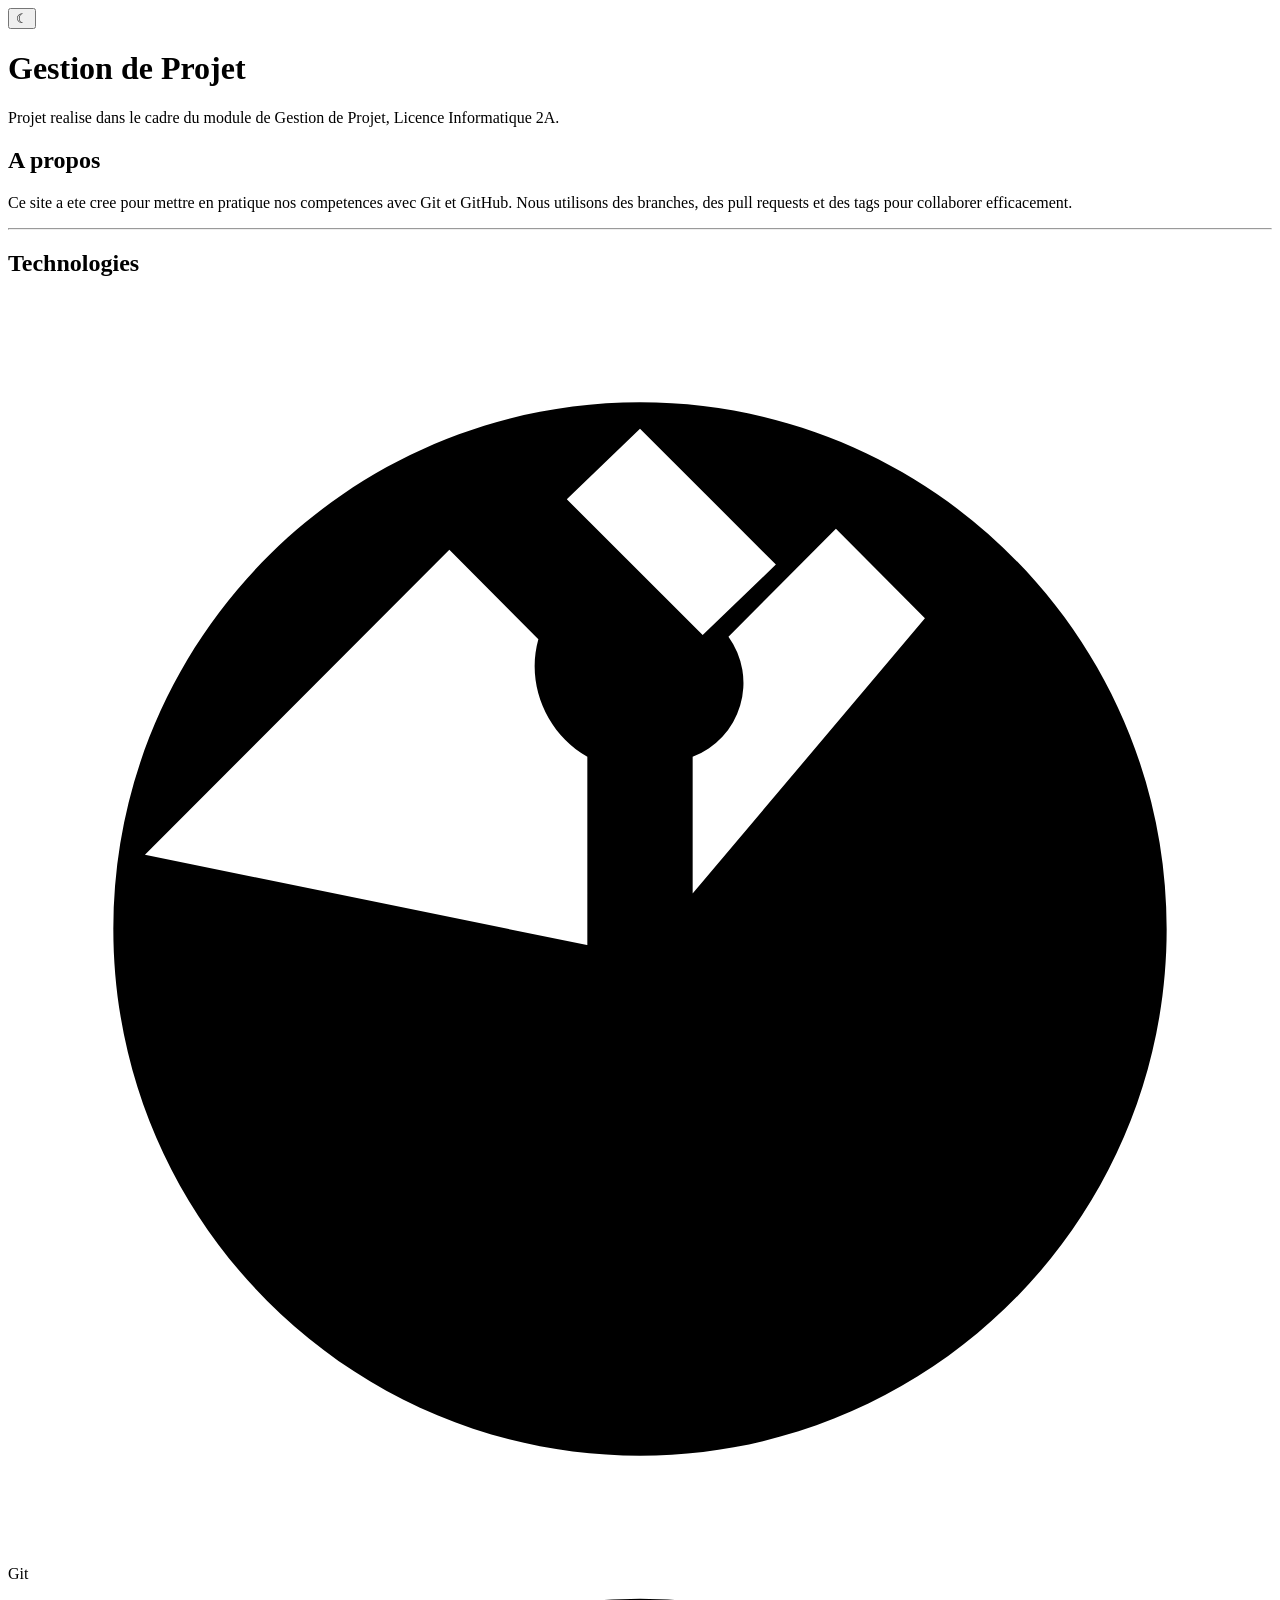
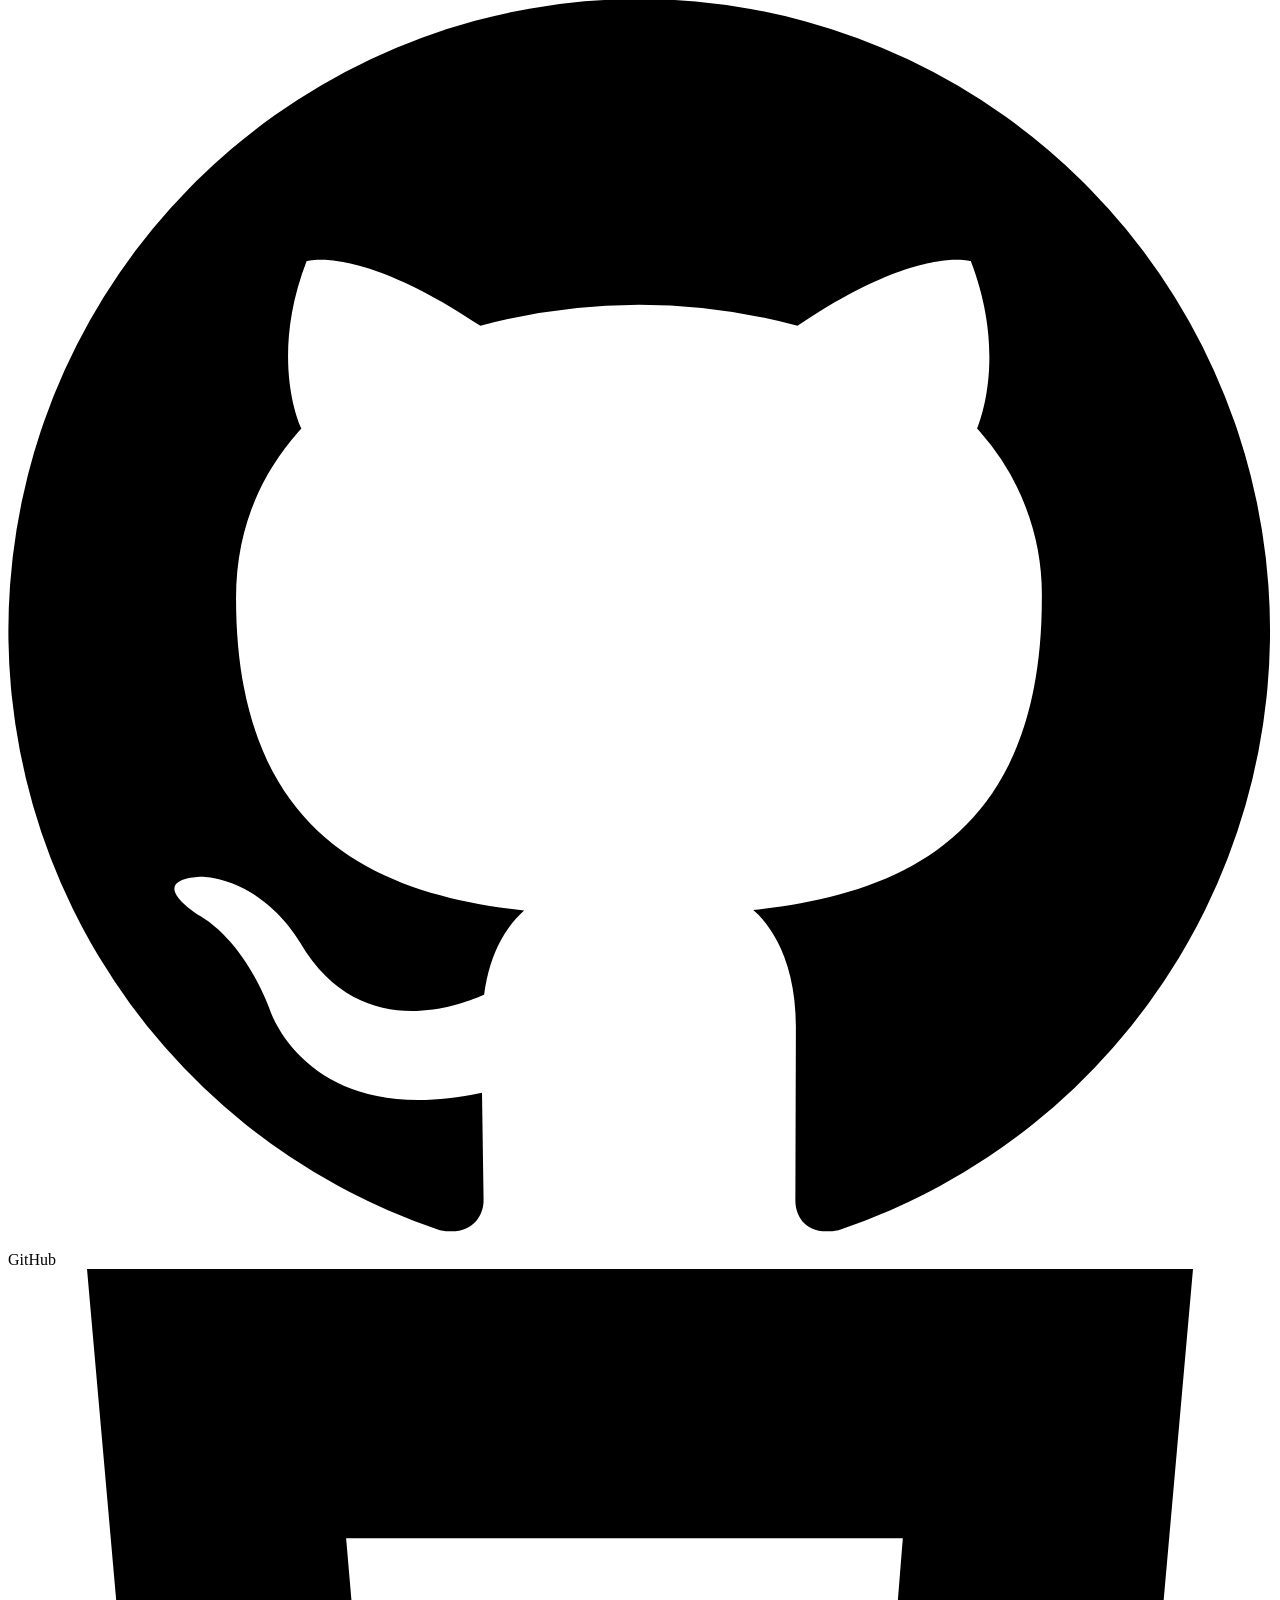
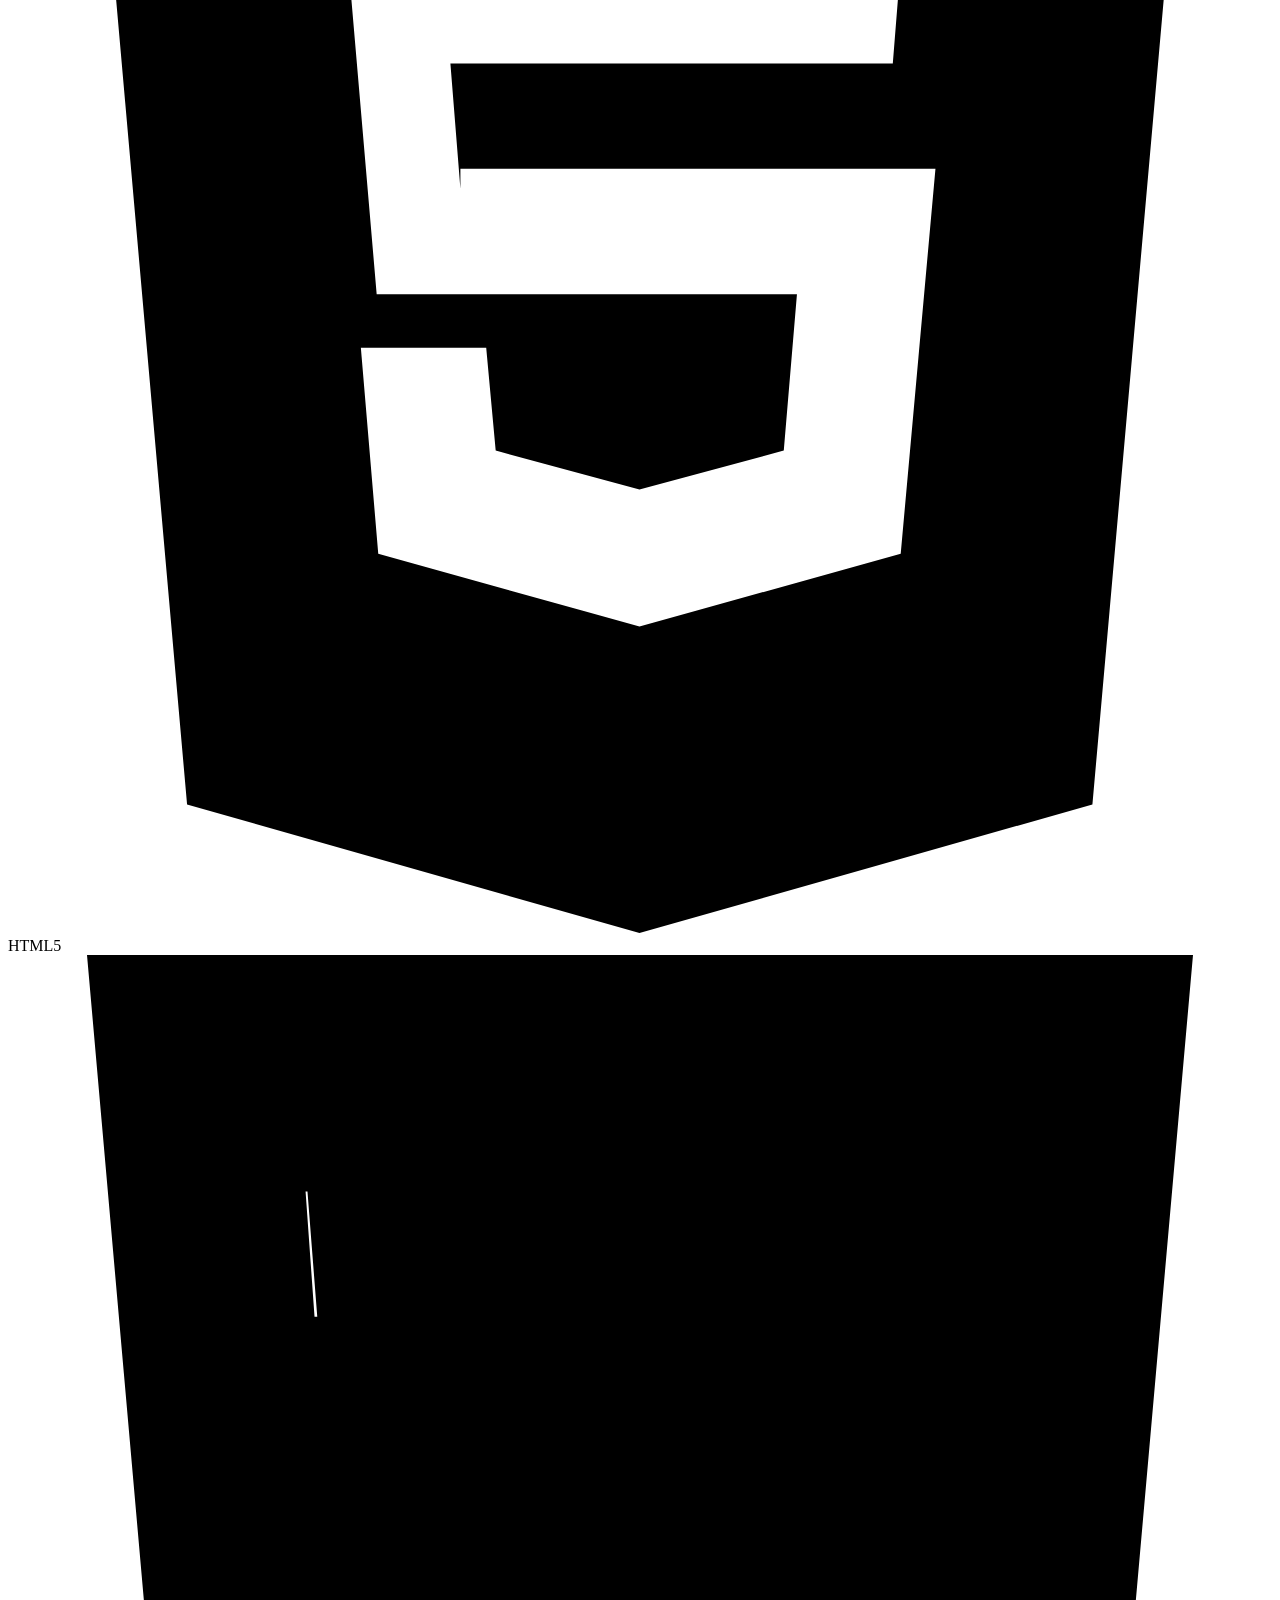
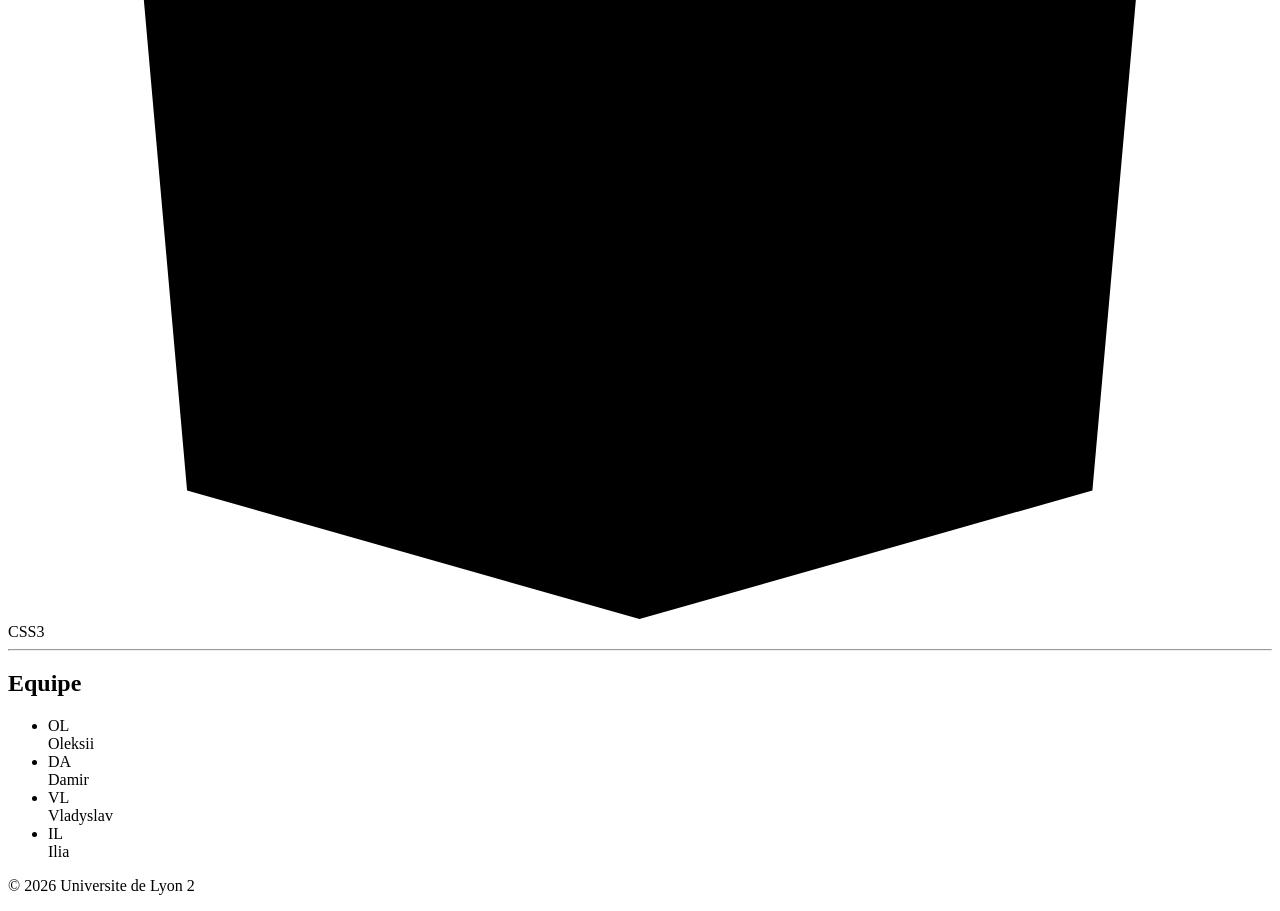
==== commit 78094ef4: "Renommage lien CSS: vlad-style.css -> style.css" ====
--- a/index.html
+++ b/index.html
@@ -4,284 +4,7 @@
     <meta charset="UTF-8">
     <meta name="viewport" content="width=device-width, initial-scale=1.0">
     <title>Projet Web - Gestion de projet</title>
-    <style>
-        :root {
-            --bg: #fff;
-            --text: #222;
-            --text-light: #777;
-            --text-mid: #555;
-            --card-bg: #f5f5f5;
-            --card-hover: #222;
-            --card-hover-text: #fff;
-            --border: #eee;
-            --accent: #6366f1;
-            --accent-light: #818cf8;
-            --label: #999;
-            --footer: #ccc;
-            --avatar-bg: #e8e5ff;
-            --avatar-text: #6366f1;
-        }
-
-        [data-theme="dark"] {
-            --bg: #111;
-            --text: #eee;
-            --text-light: #888;
-            --text-mid: #aaa;
-            --card-bg: #1e1e1e;
-            --card-hover: #6366f1;
-            --card-hover-text: #fff;
-            --border: #2a2a2a;
-            --label: #666;
-            --footer: #444;
-            --avatar-bg: #2a2552;
-            --avatar-text: #818cf8;
-        }
-
-        * {
-            margin: 0;
-            padding: 0;
-            box-sizing: border-box;
-        }
-
-        body {
-            font-family: -apple-system, BlinkMacSystemFont, 'Segoe UI', Roboto, Helvetica, Arial, sans-serif;
-            background: var(--bg);
-            color: var(--text);
-            min-height: 100vh;
-            transition: background 0.3s, color 0.3s;
-        }
-
-        .accent-bar {
-            height: 4px;
-            background: linear-gradient(90deg, var(--accent), var(--accent-light), #a78bfa);
-        }
-
-        .container {
-            max-width: 640px;
-            margin: 0 auto;
-            padding: 60px 24px;
-        }
-
-        /* Theme toggle */
-        .theme-toggle {
-            position: fixed;
-            top: 20px;
-            right: 20px;
-            width: 44px;
-            height: 44px;
-            border-radius: 50%;
-            border: 1px solid var(--border);
-            background: var(--card-bg);
-            cursor: pointer;
-            font-size: 1.2em;
-            display: flex;
-            align-items: center;
-            justify-content: center;
-            transition: all 0.3s;
-            z-index: 10;
-        }
-
-        .theme-toggle:hover {
-            transform: scale(1.1);
-        }
-
-        /* Header */
-        header {
-            margin-bottom: 56px;
-        }
-
-        header h1 {
-            font-size: 2.4em;
-            font-weight: 600;
-            margin-bottom: 12px;
-        }
-
-        header h1 span {
-            background: linear-gradient(135deg, var(--accent), var(--accent-light));
-            -webkit-background-clip: text;
-            -webkit-text-fill-color: transparent;
-            background-clip: text;
-        }
-
-        header p {
-            font-size: 1em;
-            color: var(--text-light);
-            line-height: 1.7;
-        }
-
-        /* Sections */
-        section {
-            margin-bottom: 48px;
-        }
-
-        section h2 {
-            font-size: 0.75em;
-            font-weight: 500;
-            text-transform: uppercase;
-            letter-spacing: 2px;
-            color: var(--label);
-            margin-bottom: 14px;
-        }
-
-        .intro p {
-            font-size: 1em;
-            line-height: 1.8;
-            color: var(--text-mid);
-        }
-
-        hr {
-            border: none;
-            height: 1px;
-            background: var(--border);
-            margin: 48px 0;
-        }
-
-        /* Team cards */
-        .equipe ul {
-            list-style: none;
-            display: grid;
-            grid-template-columns: 1fr 1fr;
-            gap: 14px;
-        }
-
-        .equipe li {
-            background: var(--card-bg);
-            padding: 20px;
-            border-radius: 12px;
-            display: flex;
-            align-items: center;
-            gap: 14px;
-            transition: all 0.3s;
-        }
-
-        .equipe li:hover {
-            background: var(--card-hover);
-            color: var(--card-hover-text);
-            transform: translateY(-2px);
-        }
-
-        .equipe li:hover .avatar {
-            background: rgba(255, 255, 255, 0.2);
-            color: #fff;
-        }
-
-        .avatar {
-            width: 40px;
-            height: 40px;
-            border-radius: 50%;
-            background: var(--avatar-bg);
-            color: var(--avatar-text);
-            display: flex;
-            align-items: center;
-            justify-content: center;
-            font-weight: 600;
-            font-size: 0.9em;
-            flex-shrink: 0;
-            transition: all 0.3s;
-        }
-
-        .name {
-            font-weight: 500;
-            font-size: 0.95em;
-        }
-
-        /* Tech grid */
-        .tech-grid {
-            display: grid;
-            grid-template-columns: repeat(4, 1fr);
-            gap: 14px;
-        }
-
-        .tech-item {
-            background: var(--card-bg);
-            padding: 24px 16px;
-            border-radius: 12px;
-            display: flex;
-            flex-direction: column;
-            align-items: center;
-            gap: 10px;
-            transition: all 0.3s;
-        }
-
-        .tech-item:hover {
-            background: var(--card-hover);
-            color: var(--card-hover-text);
-            transform: translateY(-2px);
-        }
-
-        .tech-item svg {
-            width: 32px;
-            height: 32px;
-            color: var(--accent);
-            transition: color 0.3s;
-        }
-
-        .tech-item:hover svg {
-            color: var(--card-hover-text);
-        }
-
-        .tech-item span {
-            font-size: 0.85em;
-            font-weight: 500;
-        }
-
-        /* Footer */
-        footer {
-            padding: 48px 0 0;
-            font-size: 0.8em;
-            color: var(--footer);
-        }
-
-        /* Animations */
-        .fade-up {
-            opacity: 0;
-            transform: translateY(20px);
-            animation: fadeUp 0.6s ease forwards;
-        }
-
-        .fade-up:nth-child(1) { animation-delay: 0.1s; }
-        .fade-up:nth-child(2) { animation-delay: 0.2s; }
-        .fade-up:nth-child(3) { animation-delay: 0.3s; }
-        .fade-up:nth-child(4) { animation-delay: 0.4s; }
-
-        .fade-in {
-            opacity: 0;
-            animation: fadeIn 0.8s ease forwards;
-        }
-
-        .fade-in-delay {
-            opacity: 0;
-            animation: fadeIn 0.8s ease 0.3s forwards;
-        }
-
-        @keyframes fadeUp {
-            to {
-                opacity: 1;
-                transform: translateY(0);
-            }
-        }
-
-        @keyframes fadeIn {
-            to {
-                opacity: 1;
-            }
-        }
-
-        @media (max-width: 480px) {
-            .container {
-                padding: 48px 20px;
-            }
-            header h1 {
-                font-size: 1.8em;
-            }
-            .equipe ul {
-                grid-template-columns: 1fr;
-            }
-            .tech-grid {
-                grid-template-columns: 1fr 1fr;
-            }
-        }
-    </style>
+    <link rel="stylesheet" href="style.css">
 </head>
 <body>
     <div class="accent-bar"></div>
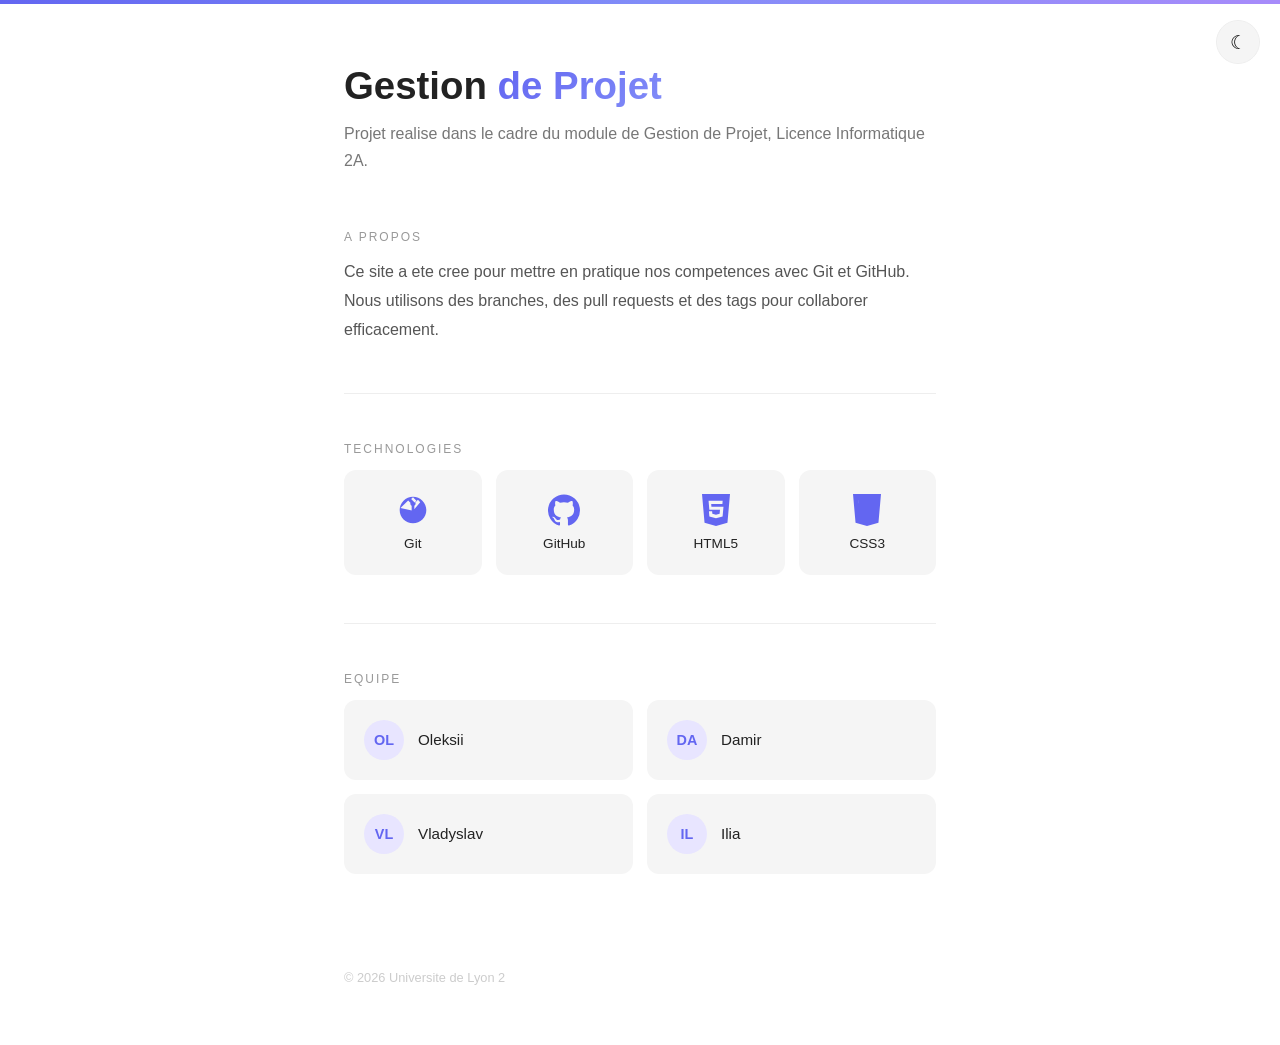
==== commit 833cabe2: "Rename stylesheet link from style.css to styles.css" ====
--- a/index.html
+++ b/index.html
@@ -4,7 +4,7 @@
     <meta charset="UTF-8">
     <meta name="viewport" content="width=device-width, initial-scale=1.0">
     <title>Projet Web - Gestion de projet</title>
-    <link rel="stylesheet" href="style.css">
+    <link rel="stylesheet" href="styles.css">
 </head>
 <body>
     <div class="accent-bar"></div>
--- a/styles.css
+++ b/styles.css
@@ -0,0 +1,276 @@
+:root {
+    --bg: #fff;
+    --text: #222;
+    --text-light: #777;
+    --text-mid: #555;
+    --card-bg: #f5f5f5;
+    --card-hover: #222;
+    --card-hover-text: #fff;
+    --border: #eee;
+    --accent: #6366f1;
+    --accent-light: #818cf8;
+    --label: #999;
+    --footer: #ccc;
+    --avatar-bg: #e8e5ff;
+    --avatar-text: #6366f1;
+}
+
+[data-theme="dark"] {
+    --bg: #111;
+    --text: #eee;
+    --text-light: #888;
+    --text-mid: #aaa;
+    --card-bg: #1e1e1e;
+    --card-hover: #6366f1;
+    --card-hover-text: #fff;
+    --border: #2a2a2a;
+    --label: #666;
+    --footer: #444;
+    --avatar-bg: #2a2552;
+    --avatar-text: #818cf8;
+}
+
+* {
+    margin: 0;
+    padding: 0;
+    box-sizing: border-box;
+}
+
+body {
+    font-family: -apple-system, BlinkMacSystemFont, 'Segoe UI', Roboto, Helvetica, Arial, sans-serif;
+    background: var(--bg);
+    color: var(--text);
+    min-height: 100vh;
+    transition: background 0.3s, color 0.3s;
+}
+
+.accent-bar {
+    height: 4px;
+    background: linear-gradient(90deg, var(--accent), var(--accent-light), #a78bfa);
+}
+
+.container {
+    max-width: 640px;
+    margin: 0 auto;
+    padding: 60px 24px;
+}
+
+/* Theme toggle */
+.theme-toggle {
+    position: fixed;
+    top: 20px;
+    right: 20px;
+    width: 44px;
+    height: 44px;
+    border-radius: 50%;
+    border: 1px solid var(--border);
+    background: var(--card-bg);
+    cursor: pointer;
+    font-size: 1.2em;
+    display: flex;
+    align-items: center;
+    justify-content: center;
+    transition: all 0.3s;
+    z-index: 10;
+}
+
+.theme-toggle:hover {
+    transform: scale(1.1);
+}
+
+/* Header */
+header {
+    margin-bottom: 56px;
+}
+
+header h1 {
+    font-size: 2.4em;
+    font-weight: 600;
+    margin-bottom: 12px;
+}
+
+header h1 span {
+    background: linear-gradient(135deg, var(--accent), var(--accent-light));
+    -webkit-background-clip: text;
+    -webkit-text-fill-color: transparent;
+    background-clip: text;
+}
+
+header p {
+    font-size: 1em;
+    color: var(--text-light);
+    line-height: 1.7;
+}
+
+/* Sections */
+section {
+    margin-bottom: 48px;
+}
+
+section h2 {
+    font-size: 0.75em;
+    font-weight: 500;
+    text-transform: uppercase;
+    letter-spacing: 2px;
+    color: var(--label);
+    margin-bottom: 14px;
+}
+
+.intro p {
+    font-size: 1em;
+    line-height: 1.8;
+    color: var(--text-mid);
+}
+
+hr {
+    border: none;
+    height: 1px;
+    background: var(--border);
+    margin: 48px 0;
+}
+
+/* Team cards */
+.equipe ul {
+    list-style: none;
+    display: grid;
+    grid-template-columns: 1fr 1fr;
+    gap: 14px;
+}
+
+.equipe li {
+    background: var(--card-bg);
+    padding: 20px;
+    border-radius: 12px;
+    display: flex;
+    align-items: center;
+    gap: 14px;
+    transition: all 0.3s;
+}
+
+.equipe li:hover {
+    background: var(--card-hover);
+    color: var(--card-hover-text);
+    transform: translateY(-2px);
+}
+
+.equipe li:hover .avatar {
+    background: rgba(255, 255, 255, 0.2);
+    color: #fff;
+}
+
+.avatar {
+    width: 40px;
+    height: 40px;
+    border-radius: 50%;
+    background: var(--avatar-bg);
+    color: var(--avatar-text);
+    display: flex;
+    align-items: center;
+    justify-content: center;
+    font-weight: 600;
+    font-size: 0.9em;
+    flex-shrink: 0;
+    transition: all 0.3s;
+}
+
+.name {
+    font-weight: 500;
+    font-size: 0.95em;
+}
+
+/* Tech grid */
+.tech-grid {
+    display: grid;
+    grid-template-columns: repeat(4, 1fr);
+    gap: 14px;
+}
+
+.tech-item {
+    background: var(--card-bg);
+    padding: 24px 16px;
+    border-radius: 12px;
+    display: flex;
+    flex-direction: column;
+    align-items: center;
+    gap: 10px;
+    transition: all 0.3s;
+}
+
+.tech-item:hover {
+    background: var(--card-hover);
+    color: var(--card-hover-text);
+    transform: translateY(-2px);
+}
+
+.tech-item svg {
+    width: 32px;
+    height: 32px;
+    color: var(--accent);
+    transition: color 0.3s;
+}
+
+.tech-item:hover svg {
+    color: var(--card-hover-text);
+}
+
+.tech-item span {
+    font-size: 0.85em;
+    font-weight: 500;
+}
+
+/* Footer */
+footer {
+    padding: 48px 0 0;
+    font-size: 0.8em;
+    color: var(--footer);
+}
+
+/* Animations */
+.fade-up {
+    opacity: 0;
+    transform: translateY(20px);
+    animation: fadeUp 0.6s ease forwards;
+}
+
+.fade-up:nth-child(1) { animation-delay: 0.1s; }
+.fade-up:nth-child(2) { animation-delay: 0.2s; }
+.fade-up:nth-child(3) { animation-delay: 0.3s; }
+.fade-up:nth-child(4) { animation-delay: 0.4s; }
+
+.fade-in {
+    opacity: 0;
+    animation: fadeIn 0.8s ease forwards;
+}
+
+.fade-in-delay {
+    opacity: 0;
+    animation: fadeIn 0.8s ease 0.3s forwards;
+}
+
+@keyframes fadeUp {
+    to {
+        opacity: 1;
+        transform: translateY(0);
+    }
+}
+
+@keyframes fadeIn {
+    to {
+        opacity: 1;
+    }
+}
+
+@media (max-width: 480px) {
+    .container {
+        padding: 48px 20px;
+    }
+    header h1 {
+        font-size: 1.8em;
+    }
+    .equipe ul {
+        grid-template-columns: 1fr;
+    }
+    .tech-grid {
+        grid-template-columns: 1fr 1fr;
+    }
+}
